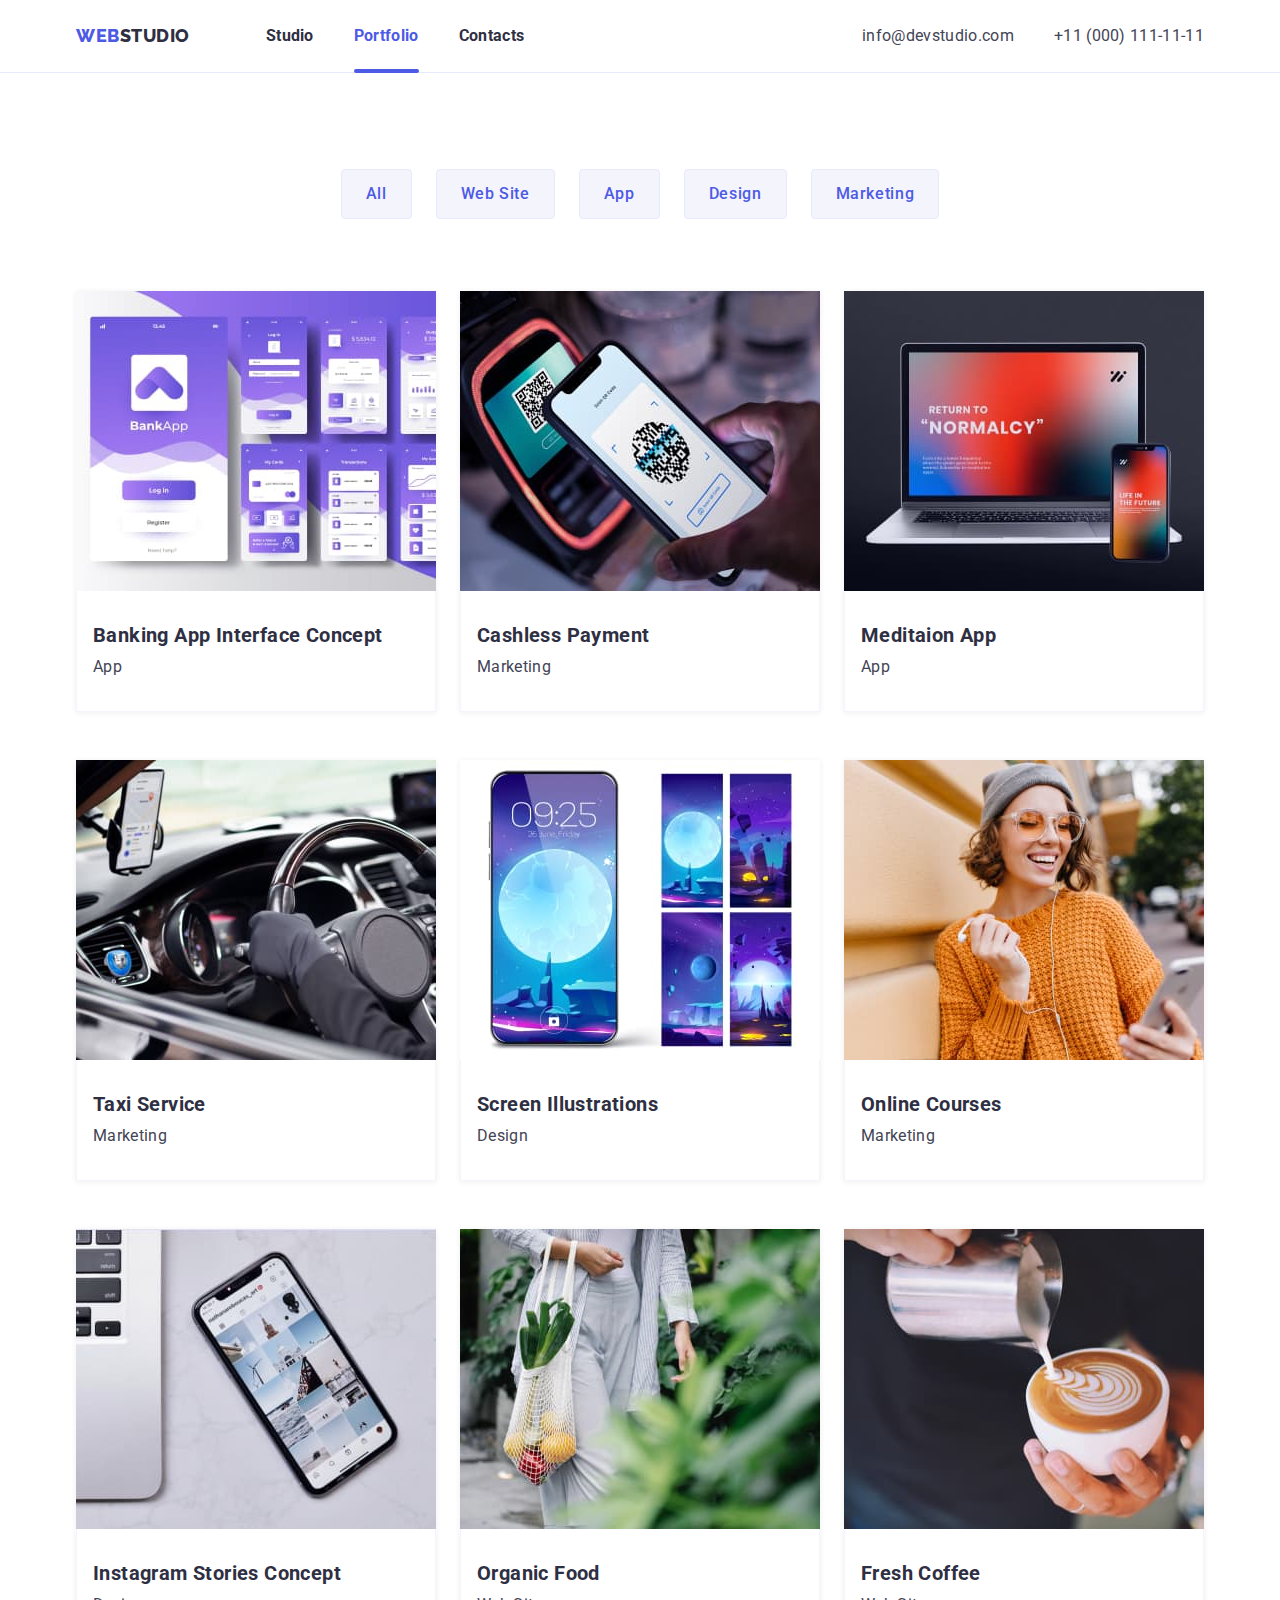
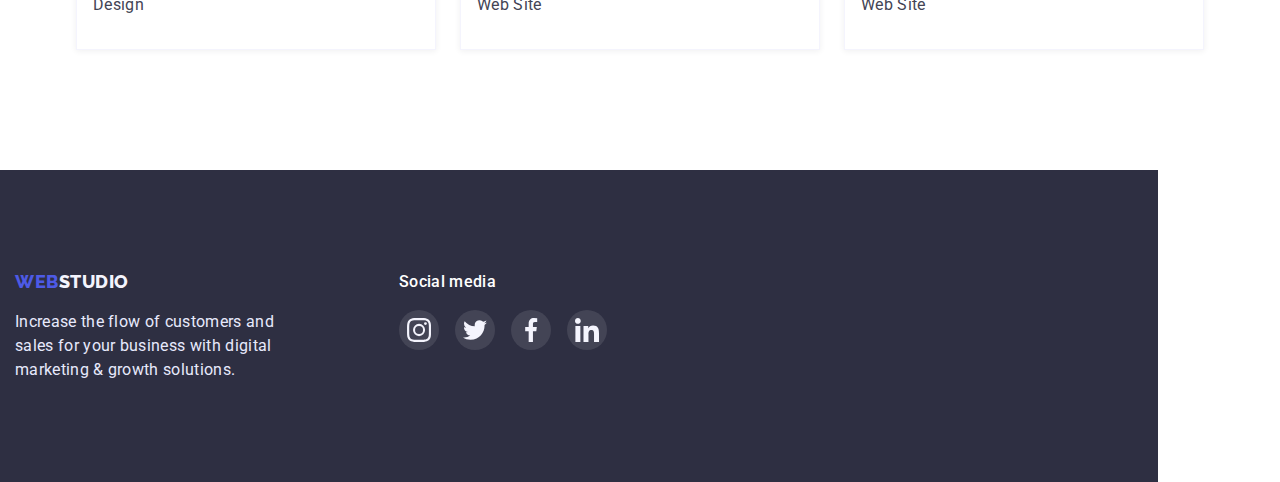
==== portfolio.html @ 47e2fe33 "creat hw-6" ====
<!DOCTYPE html>
<html lang="en">

<head>
    <meta charset="UTF-8">
    <meta http-equiv="X-UA-Compatible" content="IE=edge">
    <meta name="viewport" content="width=device-width, initial-scale=1.0">
    <title>Portfolio</title>
    <link rel="preconnect" href="https://fonts.googleapis.com">
    <link rel="preconnect" href="https://fonts.gstatic.com" crossorigin>
    <link
        href="https://fonts.googleapis.com/css2?family=Raleway:wght@800&family=Roboto:wght@400;500;700;900&display=swap"
        rel="stylesheet">
    <link rel="stylesheet"
        href="https://cdnjs.cloudflare.com/ajax/libs/modern-normalize/1.1.0/modern-normalize.min.css">
    <link rel="stylesheet" href="./css/styles.css">
</head>

<body>
    <!--top line-->
    <header class="page-header">
        <div class="container"><!-- logo+home -->
            <a href="./index.html" class="logo link">WEB<span class="logo-header">STUDIO</span></a>
            <!-- navagations -->
            <nav class="navigations">
                <ul class="navigations-list list">
                    <li class="navigations-item"><a class="navigations-item-link link" href="./index.html">Studio</a>
                    </li>
                    <li class="navigations-item current"><a class="navigations-item-link link"
                            href="./portfolio.html">Portfolio</a>
                    </li>
                    <li class="navigations-item"><a class="navigations-item-link link" href="">Contacts</a></li>
                </ul>
            </nav>
            <!--contats-->
            <ul class="contacts list">
                <li class="contacts-item"><a class="contacts-link link"
                        href="mailto:info@devstudio.com">info@devstudio.com</a>
                </li>
                <li class="contacts-item"><a class="contacts-link link" href="tel:+110001111111">+11 (000)
                        111-11-11</a>
                </li>
            </ul>
        </div>
    </header>

    <main class="main-porfolio">

        <section class="porfolio section">
            <div class="container">
                <h1 class="visually-hidden">Portfolio Projects</h1> <!--hidden-->

                <!-- filter -->
                <ul class="filter-list list">
                    <li class="filter-item"><button type="button" class="filter-item-btn btn">All</button></li>
                    <li class="filter-item"><button type="button" class="filter-item-btn btn">Web Site</button></li>
                    <li class="filter-item"><button type="button" class="filter-item-btn btn">App</button></li>
                    <li class="filter-item"><button type="button" class="filter-item-btn btn">Design</button></li>
                    <li class="filter-item"><button type="button" class="filter-item-btn btn">Marketing</button>
                    </li>
                </ul>

                <!-- portfolio gallery -->
                <ul class="gallery-list list">
                    <li class="gallery-item">
                        <a href="" class="gallery-link link">
                            <div class="gallery-thumb">
                                <div class="gallery-img"><img src="./images/portfolio-img-1.jpg"
                                        alt="Banking App Interface" width="360" height="300">
                                </div>
                                <div class="overlay">
                                    <p class="overlay-content">14 Stylish and User-Friendly App Design Concepts · Task
                                        Manager App
                                        ·
                                        Calorie Tracker App · Exotic Fruit Ecommerce App ·
                                        Cloud Storage App</p>
                                </div>
                            </div>
                            <div class="gallery-card-content">
                                <h2 class="gallery-item-title title">Banking App Interface Concept</h2>
                                <p class="gallery-item-text">App</p>
                            </div>
                        </a>
                    </li>

                    <li class="gallery-item">
                        <a href="" class="gallery-link link">
                            <div class="gallery-thumb">
                                <div class="gallery-img"><img src="./images/portfolio-img-2.jpg"
                                        alt="payment by phone at the bank terminal" width="360" height="300"></div>
                                <div class="overlay">
                                    <p class="overlay-content">14 Stylish and User-Friendly App Design Concepts · Task
                                        Manager App
                                        ·
                                        Calorie Tracker App · Exotic Fruit Ecommerce App ·
                                        Cloud Storage App</p>
                                </div>
                            </div>
                            <div class="gallery-card-content">
                                <h2 class="gallery-item-title title">Cashless Payment</h2>
                                <p class="gallery-item-text">Marketing</p>
                            </div>
                        </a>
                    </li>

                    <li class="gallery-item">
                        <a href="" class="gallery-link link">
                            <div class="gallery-thumb">
                                <div class="gallery-img"><img src="./images/portfolio-img-3.jpg" alt="notebook"
                                        width="360" height="300">
                                </div>
                                <div class="overlay">
                                    <p class="overlay-content">14 Stylish and User-Friendly App Design Concepts · Task
                                        Manager App
                                        ·
                                        Calorie Tracker App · Exotic Fruit Ecommerce App ·
                                        Cloud Storage App</p>
                                </div>
                            </div>
                            <div class="gallery-card-content">
                                <h2 class="gallery-item-title title">Meditaion App</h2>
                                <p class="gallery-item-text">App</p>
                            </div>
                        </a>
                    </li>

                    <li class="gallery-item">
                        <a href="" class="gallery-link link">
                            <div class="gallery-thumb">
                                <div class="gallery-img"><img src="./images/portfolio-img-4.jpg"
                                        alt="hand on the steering wheel, phone on a stand" width="360" height="300">
                                </div>
                                <div class="overlay">
                                    <p class="overlay-content">14 Stylish and User-Friendly App Design Concepts · Task
                                        Manager App
                                        ·
                                        Calorie Tracker App · Exotic Fruit Ecommerce App ·
                                        Cloud Storage App</p>
                                </div>
                            </div>
                            <div class="gallery-card-content">
                                <h2 class="gallery-item-title title">Taxi Service</h2>
                                <p class="gallery-item-text">Marketing</p>
                            </div>
                        </a>
                    </li>

                    <li class="gallery-item">
                        <a href="" class="gallery-link link">
                            <div class="gallery-thumb">
                                <div class="gallery-img"><img src="./images/portfolio-img-5.jpg"
                                        alt="moon on phone screen" width="360" height="300"></div>
                                <div class="overlay">
                                    <p class="overlay-content">14 Stylish and User-Friendly App Design Concepts · Task
                                        Manager App
                                        ·
                                        Calorie Tracker App · Exotic Fruit Ecommerce App ·
                                        Cloud Storage App</p>
                                </div>
                            </div>
                            <div class="gallery-card-content">
                                <h2 class="gallery-item-title title">Screen Illustrations</h2>
                                <p class="gallery-item-text">Design</p>
                            </div>
                        </a>
                    </li>

                    <li class="gallery-item">
                        <a href="" class="gallery-link link">
                            <div class="gallery-thumb">
                                <div class="gallery-img"><img src="./images/portfolio-img-6.jpg" alt="girl listening to
                                music" width="360" height="300">
                                </div>
                                <div class="overlay">
                                    <p class="overlay-content">14 Stylish and User-Friendly App Design Concepts · Task
                                        Manager App
                                        ·
                                        Calorie Tracker App · Exotic Fruit Ecommerce App ·
                                        Cloud Storage App</p>
                                </div>
                            </div>
                            <div class="gallery-card-content">
                                <h2 class="gallery-item-title title">Online Courses</h2>
                                <p class="gallery-item-text">Marketing</p>
                            </div>
                        </a>
                    </li>

                    <li class="gallery-item">
                        <a href="" class="gallery-link link">
                            <div class="gallery-thumb">
                                <div class="gallery-img"><img src="./images/portfolio-img-7.jpg"
                                        alt="phone near notebook" width="360" height="300"></div>
                                <div class="overlay">
                                    <p class="overlay-content">14 Stylish and User-Friendly App Design Concepts · Task
                                        Manager App
                                        ·
                                        Calorie Tracker App · Exotic Fruit Ecommerce App ·
                                        Cloud Storage App</p>
                                </div>
                            </div>
                            <div class="gallery-card-content">
                                <h2 class="gallery-item-title title">Instagram Stories Concept</h2>
                                <p class="gallery-item-text">Design</p>
                            </div>
                        </a>
                    </li>

                    <li class="gallery-item">
                        <a href="" class="gallery-link link">
                            <div class="gallery-thumb">
                                <div class="gallery-img"><img src="./images/portfolio-img-8.jpg" alt="products in a bag"
                                        width="360" height="300"></div>
                                <div class="overlay">
                                    <p class="overlay-content">14 Stylish and User-Friendly App Design Concepts · Task
                                        Manager App
                                        ·
                                        Calorie Tracker App · Exotic Fruit Ecommerce App ·
                                        Cloud Storage App</p>
                                </div>
                            </div>
                            <div class="gallery-card-content">
                                <h2 class="gallery-item-title title">Organic Food</h2>
                                <p class="gallery-item-text">Web Site</p>
                            </div>
                        </a>
                    </li>

                    <li class="gallery-item">
                        <a href="" class="gallery-link link">
                            <div class="gallery-thumb">
                                <div class="gallery-img"><img src="./images/portfolio-img-9.jpg" alt="coffe cup"
                                        width="360" height="300">
                                </div>
                                <div class="overlay">
                                    <p class="overlay-content">14 Stylish and User-Friendly App Design Concepts · Task
                                        Manager App
                                        ·
                                        Calorie Tracker App · Exotic Fruit Ecommerce App ·
                                        Cloud Storage App</p>
                                </div>
                            </div>
                            <div class="gallery-card-content">
                                <h2 class="gallery-item-title title">Fresh Coffee</h2>
                                <p class="gallery-item-text">Web Site</p>
                            </div>
                        </a>
                    </li>
                </ul>
            </div>
        </section>
    </main>

    <footer class="page-footer">
        <!-- logo+home -->
        <div class="container">
            <div><a href="./index.html" class="logo link">WEB<span class="page-footer-logo">STUDIO</span></a>
                <p class="page-footer-text">
                    Increase the flow of customers and sales for your business with digital marketing & growth
                    solutions.
                </p>
            </div>
            <div class="soc-footer">
                <p class="footer-soc-pretitle">Social media</p>
                <ul class="soc-footer-list">
                    <li class="soc-footer-item">
                        <a href="" class="soc-footer-link">
                            <svg class="soc-footer-icon" width="24" height="24">
                                <use href="./images/icons.svg#icon-instagram"></use>
                            </svg>
                        </a>
                    </li>
                    <li class="soc-footer-item">
                        <a href="" class="soc-footer-link">
                            <svg class="soc-footer-icon" width="24" height="24">
                                <use href="./images/icons.svg#icon-twitter"></use>
                            </svg>
                        </a>
                    </li>
                    <li class="soc-footer-item">
                        <a href="" class="soc-footer-link">
                            <svg class="soc-footer-icon" width="24" height="24">
                                <use href="./images/icons.svg#icon-facebook"></use>
                            </svg>
                        </a>
                    </li>
                    <li class="soc-footer-item">
                        <a href="" class="soc-footer-link">
                            <svg class="soc-footer-icon" width="24" height="24">
                                <use href="./images/icons.svg#icon-linkedin"></use>
                            </svg>
                        </a>
                    </li>
                </ul>
            </div>
        </div>
    </footer>

</body>

</html>
---- css/styles.css ----
:root {
  --main-color-text: #434455;
  --title-color-text: #2e2f42;
  --main-logo-color: #4d5ae5;
  --logo-header-color: #2e2f42;
  --logo-footer-color: #f4f4fd;
  --navigations-color-text: #2e2f42;
  --hero-title-color: #ffffff;
  --footer-text-color: #e7e9fc;

  --overlay-color: rgba(77, 90, 229, 1);
  --overlay-text-color: #f4f4fd;

  --hero-btn-color-text: #ffffff;
  --border-color-btn: #e7e9fc;

  --white: #ffffff;

  --btn-hover-color: #ffffff;
  --btn-bgc-hover-color: #404bbf;

  --accent-color: #4d5ae5;

  --main-bgc: #ffffff;
  --secondary-bgc: #2e2f42;
  --third-bgc: #f4f4fd;
  --header-bgc: #ffffff;
  --footer-bgc: #2e2f42;
  --filter-btn-bgc: #f4f4fd;
  --team-cards-bgc: #ffffff;

  --backdrop-bgc: rgba(46, 47, 66, 0.4);
  --modal-bgc: #fcfcfc;

  --border: 1px solid #e7e9fc;
}

/* -----------GENERAL---------------- */
body {
  font-family: 'Roboto', sans-serif;
  color: var(--main-color-text);
  background-color: var(--main-bgc);
  font-size: 16px;
  letter-spacing: 0.02em;
}

h1,
h2,
h3,
h4,
h5,
h6,
p {
  margin: 0;
}

ul,
ol {
  list-style: none;
  padding-left: 0;
  margin: 0;
}

a {
  text-decoration: none;
  color: inherit;
}

img {
  display: block;
  max-width: 100%;
  height: auto;
}

.section {
  padding-top: 120px;
  padding-bottom: 120px;
}

.container {
  width: 1158px;
  padding: 0 15px;
  margin: 0 auto;
}

.centred {
  text-align: center;
}

.visually-hidden {
  position: absolute;
  width: 1px;
  height: 1px;
  margin: -1px;
  border: 0;
  padding: 0;
  white-space: nowrap;
  clip-path: inset(100%);
  clip: rect(0 0 0 0);
  overflow: hidden;
}

.title {
  color: var(--title-color-text);
}

.logo {
  display: block;
  align-items: center;

  color: var(--main-logo-color);
  font-family: 'Raleway', sans-serif;
  font-weight: 800;
  font-size: 18px;
  line-height: 1.33;
  letter-spacing: 0.03em;
}
/* -----------HEADER----------- */

.page-header {
  background-color: var(--header-bgc);
  border-bottom: 1px solid #e7e9fc;
}

.page-header .container {
  display: flex;

  align-items: center;
}

.logo.link {
  display: flex;
  align-self: center;
}

.logo-header {
  display: block;
  color: var(--logo-header-color);
  align-self: center;

  font-family: 'Raleway', sans-serif;
  font-weight: 800;
  font-size: 18px;
  line-height: 1.33;

  letter-spacing: 0.03em;
}
.navigations {
}
.navigations-list {
  margin-left: 76px;
  display: flex;
}
.navigations-item {
  position: relative;
}

.navigations-item + .navigations-item {
  margin-left: 40px;
}
.navigations-item-link {
  padding-top: 24px;
  padding-bottom: 24px;

  display: block;

  color: var(--navigations-color-text);

  font-size: 16px;
  font-weight: 700;
  line-height: 1.5;
  letter-spacing: 0.02em;

  transition-duration: 250ms;
  transition-timing-function: cubic-bezier(0.4, 0, 0.2, 1);
  transition-delay: 0s;
  transition-property: color;
}
.navigations-item-link:hover,
.navigations-item-link:focus {
  color: var(--accent-color);
}

.current .navigations-item-link {
  color: var(--accent-color);
}

.current .navigations-item-link::after {
  content: '';
  display: block;

  position: absolute;
  bottom: 0;
  left: 0;

  width: 100%;
  height: 4px;

  background: var(--accent-color);
  border-radius: 2px;

  transform: translatey(25%);
}

.contacts {
  margin-left: auto;
  margin-right: 0;
  display: flex;
}

.contacts-item + .contacts-item {
  margin-left: 40px;
}
.contacts-link {
  padding-top: 24px;
  padding-bottom: 24px;

  display: block;
  font-size: 16px;
  font-weight: 400;
  line-height: 1.5;
  letter-spacing: 0.02em;
  color: var(--main-color-text);

  transition-duration: 250ms;
  transition-timing-function: cubic-bezier(0.4, 0, 0.2, 1);
  transition-delay: 0s;
  transition-property: color;
}
.contacts-link:hover,
.contacts-link:focus {
  color: var(--accent-color);
}

/* -----------FOOTER----------- */
.page-footer {
  padding-top: 100px;
  padding-bottom: 100px;

  justify-self: flex-start;
  background: var(--footer-bgc);
}

.page-footer-logo {
  display: block;

  color: var(--logo-footer-color);
  font-family: 'Raleway', sans-serif;
  font-weight: 800;
  font-size: 18px;
  line-height: calc(21 / 18);
  letter-spacing: 0.03em;
}
.page-footer .logo {
  margin-bottom: 16px;
}
.page-footer-text {
  display: inline-block;

  max-width: 264px;

  font-size: 16px;
  line-height: 1.5;
  letter-spacing: 0.02em;
  color: var(--footer-text-color);
}
.footer-soc-pretitle {
  margin-bottom: 16px;

  color: var(--white);

  font-weight: 500;
  line-height: 1.5;
  letter-spacing: 0.02em;
}
.soc-footer-list {
  display: flex;
  gap: 16px;
}
.soc-footer-link {
  display: flex;
  height: 40px;
  width: 40px;

  align-items: center;
  justify-content: center;

  border-radius: 50%;

  background-color: rgba(255, 255, 255, 0.1);

  transition-duration: 250ms;
  transition-timing-function: cubic-bezier(0.4, 0, 0.2, 1);
  transition-delay: 0s;
  transition-property: background-color;
}

.soc-footer-link:hover,
.soc-footer-link:focus {
  background-color: #31d0aa;
}

.soc-footer-icon {
}

.page-footer .container {
  display: flex;
  gap: 120px;
}

/* -------***STUDIO***--------- */

/* -----------HERO----------- */

.hero {
  max-width: 1440px;
  height: 600px;
  margin: 0 auto;
  padding-top: 188px;
  padding-bottom: 188px;

  background-color: var(--secondary-bgc);
  background-image: linear-gradient(rgba(46, 47, 66, 0.7), rgba(46, 47, 66, 0.7)),
    url(../images/hero-bg.jpg);
  background-repeat: no-repeat;
  background-position: center;
  background-size: cover;
}

.hero-title {
  width: 496px;

  margin: 0 auto;
  margin-bottom: 48px;

  color: var(--hero-title-color);

  font-size: 56px;
  line-height: 1.07;
  letter-spacing: 0.02em;
}

.hero-btn {
  display: inline-block;
  padding: 16px 32px;

  border-radius: 4px;
  border: none;

  color: var(--hero-btn-color-text);
  background-color: var(--accent-color);

  font-family: inherit;
  font-weight: 700;
  font-size: 16px;
  line-height: calc(19 / 16);
  letter-spacing: 0.04em;

  cursor: pointer;

  transition-duration: 250ms;
  transition-timing-function: cubic-bezier(0.4, 0, 0.2, 1);
  transition-delay: 0s;
  transition-property: color, background-color, box-shadow, border-radius;
}

.hero-btn:hover,
.hero-btn:focus {
  color: var(--btn-hover-color);
  background-color: var(--btn-bgc-hover-color);
  box-shadow: 0px 4px 4px rgba(0, 0, 0, 0.15);
  border-radius: 4px;
}

/* -----------PRINCIPLES----------- */
.principles {
}

.principles-list {
  display: flex;
  flex-wrap: wrap;
  margin-left: -24px;
}
.principles-item {
  flex-basis: calc(100% / 4 - 24px);
  margin-left: 24px;
}

.principles-icon-box {
  margin-bottom: 8px;
  display: flex;

  height: 112px;

  background-color: #f4f4fd;
  border-radius: 4px;
  align-items: center;
  justify-content: center;
}
.principles-icon {
}

.principles-item-title {
  margin-bottom: 8px;

  font-size: 20px;
  line-height: 1.2;
  letter-spacing: 0.02em;
}
.principles-item-text {
  line-height: 1.5;
}

.princeples-icon {
  width: 264px;
  height: 112px;
  padding: 24px 100px;
  margin-bottom: 8px;

  border-radius: 4px;
  display: flex;
  align-items: center;
  justify-items: center;

  background-color: #f4f4fd;
}

/* -----------PRODUCT----------- */
.product {
  padding-top: 0;
  text-align: center;
}

.product-title {
  margin-top: 0;
  margin-bottom: 72px;

  font-size: 36px;
  line-height: 1.11;
  letter-spacing: 0.02em;
  text-transform: capitalize;
}

.product-list {
  display: flex;
  flex-wrap: wrap;
  margin-left: -24px;
  margin-top: -24px;
}

.product-item {
  flex-basis: calc(100% / 3 -24px);
  margin-left: 24px;
  margin-top: 24px;
}

.product-img {
  border-box: var(--border);
}

/* -----------TEAM----------- */
.team {
  padding-bottom: 110px;
  background-color: var(--third-bgc);
}
.team-title {
  margin-bottom: 72px;

  font-size: 36px;
  line-height: 1.11;
  letter-spacing: 0.02em;
  text-transform: capitalize;
}

.team-list {
  margin: 0;
  padding: 0;

  display: flex;
  flex-wrap: wrap;
  margin-left: -24px;
  margin-top: -24px;
}

.team-item {
  flex-basis: calc(100% / 4 - 24px);
  margin-left: 24px;
  margin-top: 24px;

  background-color: var(--team-cards-bgc);
}

.team-item-title {
  margin-bottom: 8px;

  font-size: 20px;
  line-height: 1.2;
  letter-spacing: 0.02em;
}
.team-item-text {
  line-height: 1.5;
  margin-bottom: 8px;
}

.team-card {
  box-shadow: 0px 1px 6px rgba(46, 47, 66, 0.08), 0px 1px 1px rgba(46, 47, 66, 0.16),
    0px 2px 1px rgba(46, 47, 66, 0.08);
  border-radius: 0px 0px 4px 4px;
}

.team-card-content {
  padding: 32px 0;
}

.team-soc-list {
  display: flex;
  justify-content: center;
  gap: 24px;
}

.team-soc-item {
}

.team-soc-link {
  width: 40px;
  height: 40px;
  display: flex;

  align-items: center;
  justify-content: center;

  border-radius: 50%;

  background-color: var(--accent-color);

  transition-duration: 250ms;
  transition-timing-function: cubic-bezier(0.4, 0, 0.2, 1);
  transition-delay: 0s;
  transition-property: background-color;
}

.team-soc-link:hover,
.team-soc-link:focus {
  background-color: #404bbf;
}

.team-soc-icon {
}

/* ----------CUSTOMERS----------*/
.customers {
  padding-top: 130px;
}

.customers-title {
  margin-bottom: 72px;

  font-size: 36px;
  line-height: 1.11;
  letter-spacing: 0.02em;
}

.customers-list {
  display: flex;
  flex-wrap: wrap;
  margin-left: -24px;
}

.customers-item {
  flex-basis: calc(100% / 6 - 24px);
  margin-left: 24px;

  /* display: block; */
}

.customers-link {
  display: flex;
  width: 100%;
  height: 88px;

  border: 1px solid currentColor;
  border-radius: 4px;

  align-items: center;
  justify-content: center;

  color: #8e8f99;

  transition-duration: 250ms;
  transition-timing-function: cubic-bezier(0.4, 0, 0.2, 1);
  transition-delay: 0s;
  transition-property: color, border-color;
}

.customers-link:hover,
.customers-link:focus {
  color: #404bbf;
  border-color: #404bbf;
}

.customers-icon {
  fill: currentColor;
}

/* ------***PORTFOLIO***------ */
.porfolio {
  padding-top: 96px;
}

/* -----------FILTER BTN----------- */
.filter-list {
  display: flex;
  margin-bottom: 72px;

  justify-content: center;
}

.filter-item {
  display: block;
}

.filter-item + .filter-item {
  margin-left: 24px;
}

.filter-item-btn {
  border-radius: 4px;
  padding: 12px 24px;
  display: block;
  text-align: center;
  border: var(--border);
  border-color: var(--border-color-btn);

  color: var(--accent-color);
  background-color: var(--filter-btn-bgc);

  font-family: inherit;
  font-style: normal;
  font-weight: 500;
  font-size: 16px;
  line-height: 1.5;

  letter-spacing: 0.04em;
  cursor: pointer;

  transition-duration: 250ms;
  transition-timing-function: cubic-bezier(0.4, 0, 0.2, 1);
  transition-delay: 0s;
  transition-property: color, background-color, box-shadow, border;
}

.filter-item-btn:hover,
.filter-item-btn:focus {
  color: var(--btn-hover-color);
  background-color: var(--btn-bgc-hover-color);
  box-shadow: 0px 3px 1px rgba(0, 0, 0, 0.1), 0px 2px 1px rgba(0, 0, 0, 0.08),
    0px 2px 2px rgba(0, 0, 0, 0.12);
  border: 1px solid var(--accent-color);
}

/* -----------GALLERY----------- */
.gallery-list {
  padding: 0;
  margin: 0;
  list-style: none;

  display: flex;
  flex-wrap: wrap;
  margin-left: -24px;
  margin-top: -48px;
}

.gallery-item {
  flex-basis: calc(100% / 3 - 24px);
  margin-left: 24px;
  margin-top: 48px;
  box-shadow: 0px 1px 6px rgba(46, 47, 66, 0.08);
}
.gallery-card-content {
  padding-left: 16px;
  padding-top: 32px;
  padding-bottom: 32px;

  border: 0.5px solid #f4f4fd;
  border-top: none;
}
.gallery-link {
  display: block;

  transition-duration: 250ms;
  transition-timing-function: cubic-bezier(0.4, 0, 0.2, 1);
  transition-delay: 0s;
  transition-property: abox-shadow, transform;
}

.gallery-link:hover,
.gallery-link:focus {
  box-shadow: 0px 1px 6px rgba(46, 47, 66, 0.08), 0px 1px 1px rgba(46, 47, 66, 0.16),
    0px 2px 1px rgba(46, 47, 66, 0.08);
}

.gallery-item-title {
  margin-bottom: 8px;
  font-size: 20px;
  line-height: 1.2;
  letter-spacing: 0.02em;
}
.gallery-item-text {
  line-height: 1.5;
}

.gallery-img {
}

.gallery-thumb {
  position: relative;
  overflow: hidden;
}
.gallery-link:hover .overlay,
.gallery-link:focus .overlay {
  transform: translateY(0);
}

.overlay {
  display: block;
  position: absolute;
  bottom: 0;
  left: 0;
  width: 100%;
  height: 100%;

  background-color: var(--overlay-color);

  transform: translatey(100%);
  transition: 250ms cubic-bezier(0.4, 0, 0.2, 1);
}

.overlay-content {
  padding: 40px 32px 164px 32px;

  color: var(--overlay-text-color);
  font-weight: 400;
  font-size: 16px;
  line-height: 1.5;
  letter-spacing: 0.02em;
}

/*---------BACKDROP-MODAL-----------*/

.backdrop {
  position: fixed;
  top: 0;
  left: 0;
  width: 100%;
  height: 100%;

  background-color: var(--backdrop-bgc);

  transition-duration: 250ms;
  transition-timing-function: cubic-bezier(0.4, 0, 0.2, 1);
  transition-delay: 0s;
  transition-property: opacity, visibility;
}

.backdrop.is-hidden {
  opacity: 0;
  visibility: hidden;
  pointer-events: none;
}

.backdrop.is-hidden .modal {
  transform: translate(-50%, -50%) scaley(0);
}

.modal {
  position: absolute;
  top: 50%;
  left: 50%;

  min-height: 576px;
  width: 408px;

  background-color: var(--modal-bgc);
  box-shadow: 0px 1px 1px rgba(0, 0, 0, 0.14), 0px 1px 3px rgba(0, 0, 0, 0.12),
    0px 2px 1px rgba(0, 0, 0, 0.2);
  border-radius: 4px;

  transform: translate(-50%, -50%) scaley(1);
  transition-duration: 250ms;
  transition-timing-function: cubic-bezier(0.4, 0, 0.2, 1);
  transition-delay: 0s;
  transition-property: transform;
}

.modal-close-btn {
  position: absolute;
  top: 32px;
  right: 32px;

  height: 24px;
  width: 24px;

  background-color: #e7e9fc;

  border: 1px solid rgba(0, 0, 0, 0.1);
  border-radius: 50%;

  cursor: pointer;
  fill: rgba(0, 0, 0, 1);

  transition: 250ms cubic-bezier(0.4, 0, 0.2, 1);
}

.modal-close-btn:hover,
.modal-close-btn:focus {
  background-color: var(--accent-color);
  color: #ffffff;
}

.modal-close-icon {
  fill: currentColor;
}
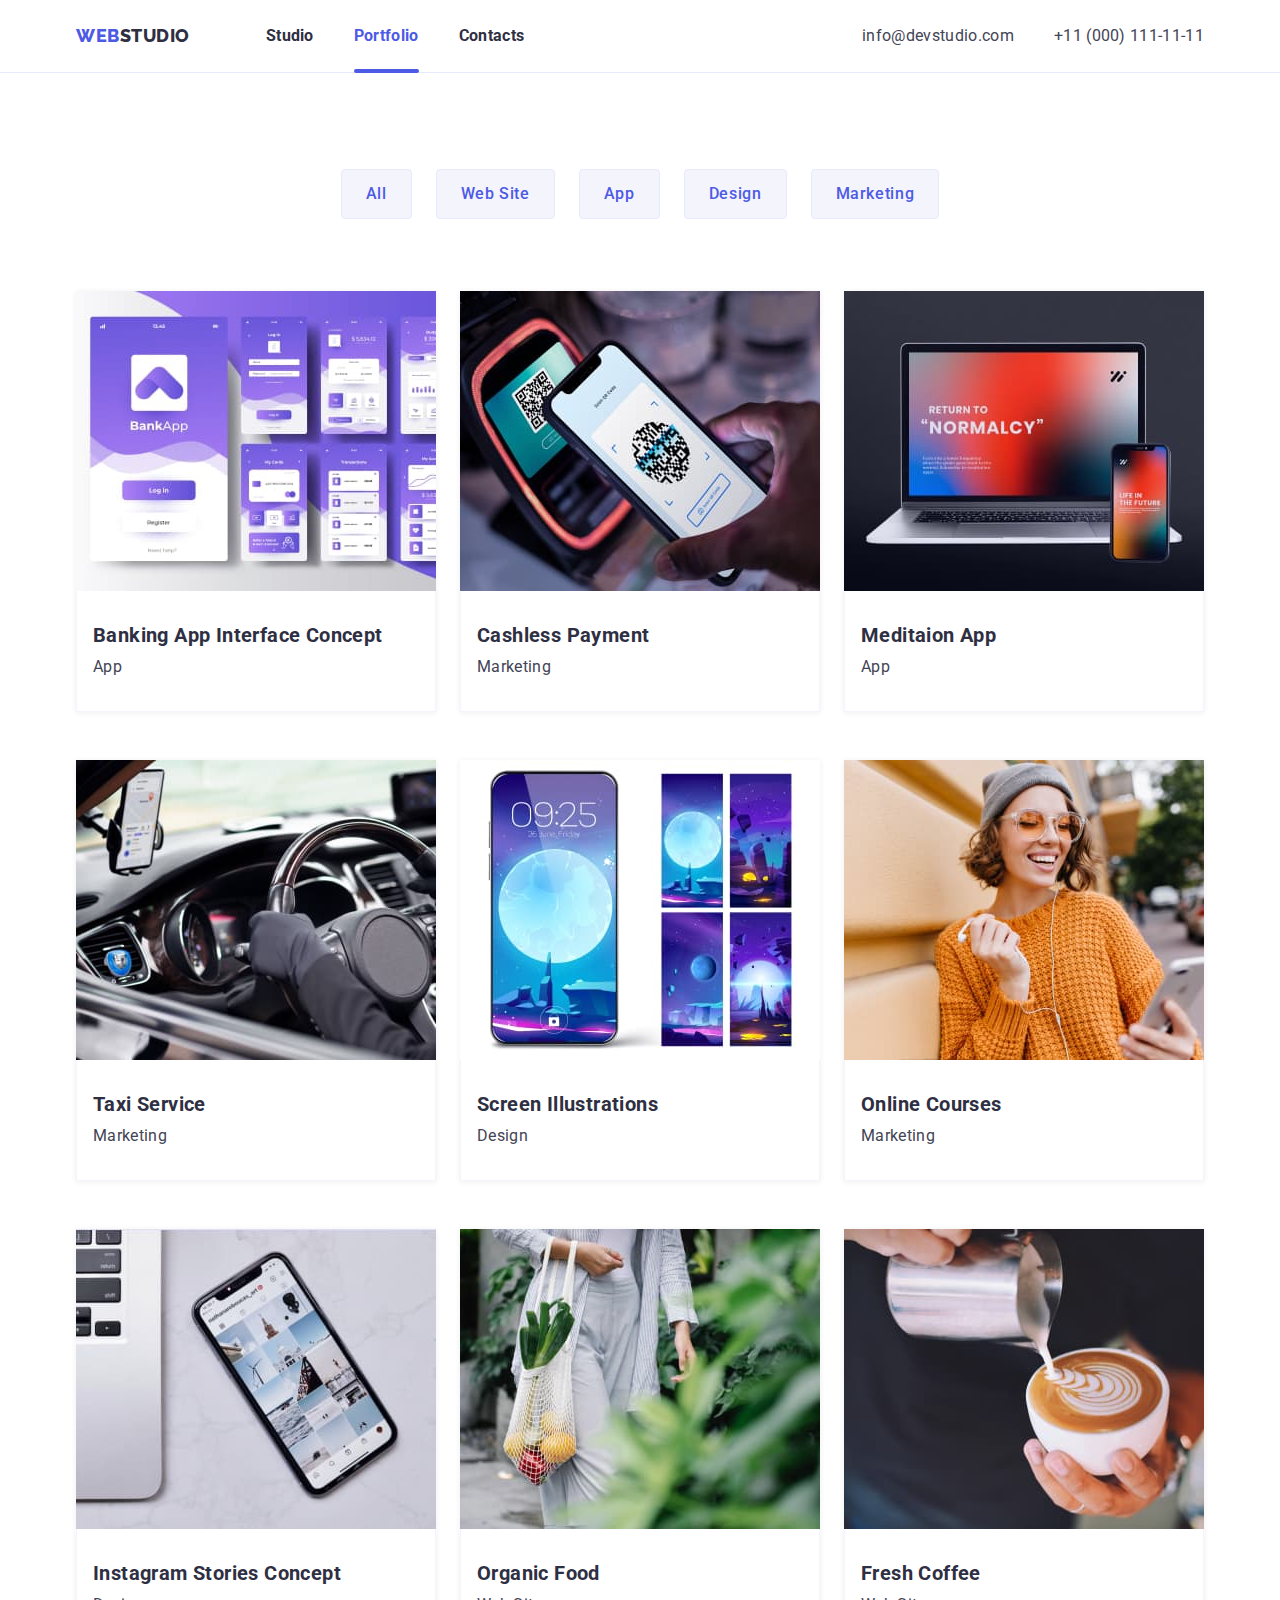
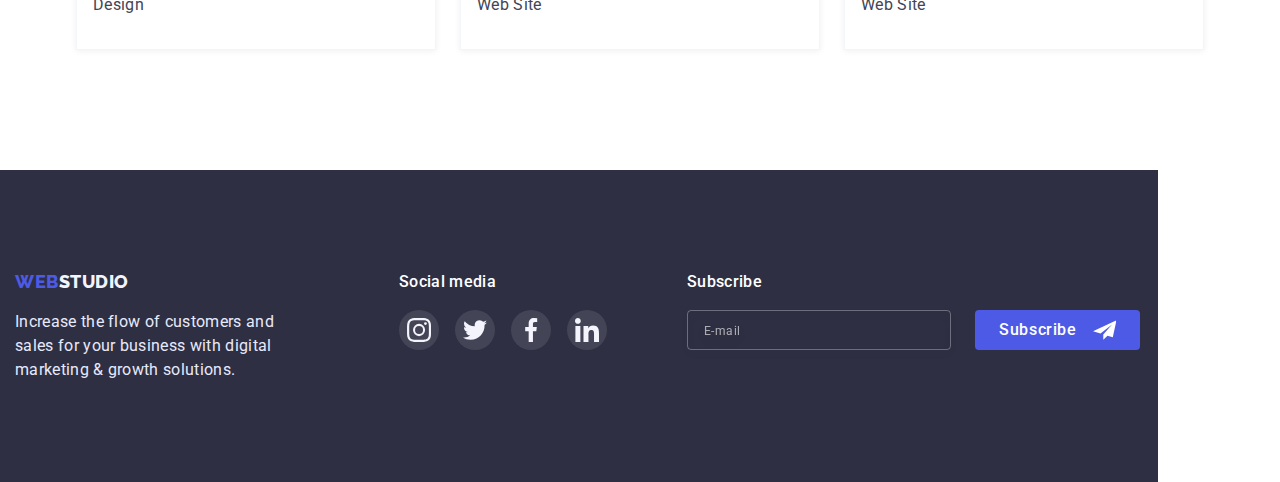
==== commit cf13e2ac: "final correct" ====
--- a/portfolio.html
+++ b/portfolio.html
@@ -260,32 +260,33 @@
                     solutions.
                 </p>
             </div>
+
             <div class="soc-footer">
                 <p class="footer-soc-pretitle">Social media</p>
                 <ul class="soc-footer-list">
                     <li class="soc-footer-item">
-                        <a href="" class="soc-footer-link">
+                        <a href="" class="soc-footer-link" target="_blank" rel="norefferer noopener nofollow">
                             <svg class="soc-footer-icon" width="24" height="24">
                                 <use href="./images/icons.svg#icon-instagram"></use>
                             </svg>
                         </a>
                     </li>
                     <li class="soc-footer-item">
-                        <a href="" class="soc-footer-link">
+                        <a href="" class="soc-footer-link" target="_blank" rel="norefferer noopener nofollow">
                             <svg class="soc-footer-icon" width="24" height="24">
                                 <use href="./images/icons.svg#icon-twitter"></use>
                             </svg>
                         </a>
                     </li>
                     <li class="soc-footer-item">
-                        <a href="" class="soc-footer-link">
+                        <a href="" class="soc-footer-link" target="_blank" rel="norefferer noopener nofollow">
                             <svg class="soc-footer-icon" width="24" height="24">
                                 <use href="./images/icons.svg#icon-facebook"></use>
                             </svg>
                         </a>
                     </li>
                     <li class="soc-footer-item">
-                        <a href="" class="soc-footer-link">
+                        <a href="" class="soc-footer-link" target="_blank" rel="norefferer noopener nofollow">
                             <svg class="soc-footer-icon" width="24" height="24">
                                 <use href="./images/icons.svg#icon-linkedin"></use>
                             </svg>
@@ -293,6 +294,19 @@
                     </li>
                 </ul>
             </div>
+
+            <div class="footer-field-subscribe">
+                <p class="footer-form-title">Subscribe</p>
+                <form class="footer-form">
+                    <label><input class="input-footer" type="email" name="email" placeholder="E-mail" required></label>
+                    <button class="footer-form-btn" type="submit">Subscribe <svg class="footer-icon-btn" width="24"
+                            heigth="24">
+                            <use href="./images/icons.svg#icon-footer-send"></use>
+                        </svg></button>
+                </form>
+            </div>
+
+
         </div>
     </footer>
 
--- a/css/styles.css
+++ b/css/styles.css
@@ -61,7 +61,7 @@
   margin: 0;
 }
 
-a {
+.link {
   text-decoration: none;
   color: inherit;
 }
@@ -237,6 +237,8 @@
   padding-top: 100px;
   padding-bottom: 100px;
 
+  align-items: center;
+
   justify-self: flex-start;
   background: var(--footer-bgc);
 }
@@ -264,6 +266,11 @@
   letter-spacing: 0.02em;
   color: var(--footer-text-color);
 }
+
+.soc-footer {
+  margin-left: 120px;
+}
+
 .footer-soc-pretitle {
   margin-bottom: 16px;
 
@@ -305,7 +312,88 @@
 
 .page-footer .container {
   display: flex;
-  gap: 120px;
+}
+
+.footer-field-subscribe {
+  margin-left: 80px;
+}
+
+.footer-form {
+  display: flex;
+  justify-content: center;
+  align-items: center;
+  gap: 24px;
+}
+
+.footer-form-title {
+  margin-bottom: 16px;
+  color: #ffffff;
+
+  font-weight: 500;
+  font-size: 16px;
+  line-height: 1.5;
+  letter-spacing: 0.02em;
+}
+.input-footer {
+  width: 264px;
+  height: 40px;
+  align-items: center;
+
+  padding: 8px 16px;
+  background-color: transparent;
+
+  border: 1px solid rgba(255, 255, 255, 0.3);
+  border-radius: 4px;
+  filter: drop-shadow(0px 4px 4px rgba(0, 0, 0, 0.15));
+  outline: none;
+}
+
+.input-footer::placeholder {
+  font-weight: 400;
+  font-size: 12px;
+  line-height: 2;
+
+  letter-spacing: 0.04em;
+
+  color: rgba(255, 255, 255, 0.6);
+}
+
+.footer-form-btn {
+  display: flex;
+  align-items: center;
+  position: relative;
+  width: 165px;
+  height: 40px;
+
+  padding: 8px 24px;
+
+  color: #ffffff;
+  background-color: var(--accent-color);
+
+  cursor: pointer;
+
+  font-weight: 500;
+  font-size: 16px;
+  line-height: 1.5;
+  letter-spacing: 0.04em;
+
+  border-radius: 4px;
+  border: none;
+  outline: none;
+  transition: background-color 250ms cubic-bezier(0.4, 0, 0.2, 1);
+}
+
+.footer-form-btn:focus,
+.footer-form-btn:hover {
+  color: var(--btn-hover-color);
+  background-color: var(--btn-bgc-hover-color);
+  box-shadow: 0px 4px 4px rgba(0, 0, 0, 0.15);
+  border-radius: 4px;
+}
+
+.footer-icon-btn {
+  margin-left: 16px;
+  fill: var(--white);
 }
 
 /* -------***STUDIO***--------- */
@@ -776,6 +864,7 @@
   position: absolute;
   top: 50%;
   left: 50%;
+  padding: 24px;
 
   min-height: 576px;
   width: 408px;
@@ -793,9 +882,10 @@
 }
 
 .modal-close-btn {
-  position: absolute;
-  top: 32px;
-  right: 32px;
+  /* position: absolute;
+  right: 24px; */
+  display: block;
+  margin-left: auto;
 
   height: 24px;
   width: 24px;
@@ -820,3 +910,188 @@
 .modal-close-icon {
   fill: currentColor;
 }
+
+.modal-field {
+}
+
+.modal-title {
+  margin-top: 24px;
+  margin-bottom: 14px;
+
+  font-family: inherit;
+  font-weight: 500;
+  font-size: 16px;
+  line-height: 1.5;
+  text-align: center;
+  letter-spacing: 0.02em;
+  color: #2e2f42;
+}
+
+.input-text {
+  display: inline-block;
+  margin-bottom: 4px;
+  color: #8e8f99;
+
+  font-weight: 400;
+  font-size: 12px;
+  line-height: 1.33;
+  letter-spacing: 0.04em;
+}
+
+.modal-input {
+  padding-left: 38px;
+
+  width: 100%;
+  height: 40px;
+
+  background-color: transparent;
+  border: 1px solid rgba(33, 33, 33, 0.2);
+  border-radius: 4px;
+
+  outline: none;
+  transition-duration: 250ms;
+  transition-timing-function: cubic-bezier(0.4, 0, 0.2, 1);
+  transition-delay: 0s;
+  transition-property: border-color;
+}
+
+.modal-input:focus {
+  border-color: var(--accent-color);
+}
+.modal-input:focus + .input-icon {
+  fill: var(--accent-color);
+}
+
+.input-wrap {
+  position: relative;
+  display: block;
+  margin-bottom: 8px;
+}
+
+.input-icon {
+  position: absolute;
+  left: 16px;
+  top: 50%;
+  transform: translateY(-50%);
+
+  fill: #2e2f42;
+  transition-duration: 250ms;
+  transition-timing-function: cubic-bezier(0.4, 0, 0.2, 1);
+  transition-delay: 0s;
+  transition-property: fill;
+}
+
+.modal-coment {
+  padding: 8px 16px;
+
+  margin-bottom: 16px;
+
+  width: 100%;
+  height: 120px;
+
+  background-color: transparent;
+
+  border: 1px solid rgba(33, 33, 33, 0.2);
+  border-radius: 4px;
+
+  outline: none;
+  resize: none;
+}
+
+.modal-coment::placeholder {
+  color: rgba(117, 117, 117, 0.5);
+
+  font-weight: 400;
+  font-size: 12px;
+  line-height: 1.33;
+  letter-spacing: 0.04em;
+}
+
+.modal-field {
+  margin-bottom: 24px;
+}
+
+.check-icon {
+}
+
+.check-text span {
+  display: flex;
+  align-items: center;
+  justify-content: center;
+
+  margin-right: 8px;
+
+  width: 16px;
+  height: 16px;
+
+  border: 1.25px solid #2e2f42;
+  border-radius: 2px;
+  fill: transparent;
+  transition-duration: 250ms;
+  transition-timing-function: cubic-bezier(0.4, 0, 0.2, 1);
+  transition-delay: 0s;
+  transition-property: fill, border, background-color;
+}
+
+.check-text a {
+  color: var(--accent-color);
+}
+
+.check-text {
+  display: flex;
+  align-items: center;
+
+  color: #757575;
+
+  font-weight: 400;
+  font-size: 12px;
+  line-height: 1.33;
+  letter-spacing: 0.04em;
+}
+
+.input-check:checked + .check-text span {
+  background-color: var(--accent-color);
+  border: transparent;
+  fill: #f4f4fd;
+}
+
+.modal-btn {
+  display: block;
+  margin: 0 auto;
+  justify-items: center;
+  width: 169px;
+  height: 56px;
+
+  padding-top: 16px;
+  padding-right: 32px;
+  padding-bottom: 16px;
+  padding-left: 32px;
+
+  text-align: center;
+
+  color: #ffffff;
+  background-color: var(--accent-color);
+  font-family: inherit;
+  font-weight: 500;
+  font-size: 16px;
+  line-height: 1.5;
+  letter-spacing: 0.04em;
+
+  box-shadow: 0px 4px 4px rgba(0, 0, 0, 0.15);
+  border-radius: 4px;
+  border: none;
+
+  cursor: pointer;
+  transition-duration: 250ms;
+  transition-timing-function: cubic-bezier(0.4, 0, 0.2, 1);
+  transition-delay: 0s;
+  transition-property: color, background-color, box-shadow, border-radius;
+}
+
+.modal-btn:focus,
+.modal-btn:hover {
+  color: var(--btn-hover-color);
+  background-color: var(--btn-bgc-hover-color);
+  box-shadow: 0px 4px 4px rgba(0, 0, 0, 0.15);
+  border-radius: 4px;
+}
